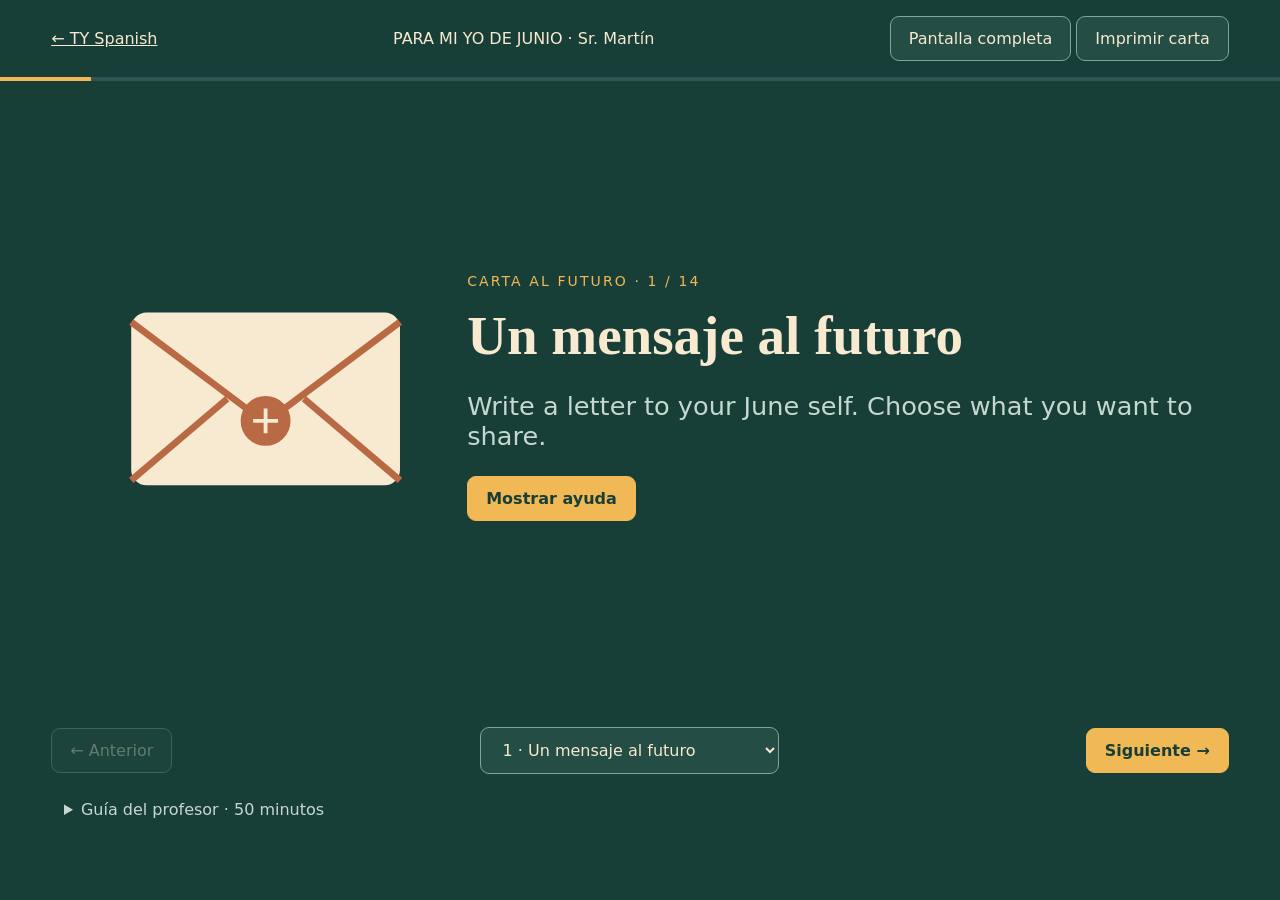
==== para-mi-yo-de-junio.html @ e694140a "Add guided TY letter to June self with illustrations and printable A4 letter" ====
<!doctype html>
<html lang="es"><head><meta charset="utf-8"><meta name="viewport" content="width=device-width,initial-scale=1"><title>Para mi yo de junio · TY Spanish</title>
<style>
:root{color-scheme:dark;--ink:#f7ead1;--green:#183e38;--gold:#f1b955}*{box-sizing:border-box}body{margin:0;background:var(--green);color:var(--ink);font-family:system-ui,sans-serif}header,footer{padding:16px 4vw;display:flex;gap:12px;align-items:center;justify-content:space-between;flex-wrap:wrap}a{color:inherit}button,select{font:inherit;padding:12px 18px;border:1px solid #80a59a;border-radius:9px;background:#244d45;color:var(--ink);cursor:pointer}button:focus-visible,a:focus-visible,select:focus-visible{outline:3px solid var(--gold);outline-offset:4px}button:disabled{opacity:.35;cursor:default}.primary{background:var(--gold);color:#183e38;border-color:var(--gold);font-weight:700}.layout{min-height:70vh;display:grid;grid-template-columns:35% 65%;padding:2vh 5vw;align-items:center}.art svg{width:100%;max-height:52vh}.eyebrow{font-size:14px;letter-spacing:.15em;text-transform:uppercase;color:var(--gold)}h1{font-family:Georgia,serif;font-size:clamp(32px,4.3vw,68px);line-height:1.08;margin:16px 0}#instruction{font-size:clamp(18px,2vw,28px);color:#c5d8cf}#model{font-size:clamp(24px,3.1vw,48px);line-height:1.25;background:#244d45;padding:20px;border-left:4px solid var(--gold);margin:22px 0}#hint{font-size:clamp(18px,1.6vw,24px);line-height:1.5;max-width:850px}.bank{display:flex;flex-wrap:wrap;gap:10px;margin-top:18px}.chip{background:#f7ead1;color:#183e38;padding:10px 14px;border-radius:8px;font-size:clamp(17px,1.45vw,22px)}[hidden]{display:none!important}#progress{height:4px;background:#315651}#bar{height:100%;background:var(--gold);width:0}#printSheet{display:none}details{margin:10px 5vw 25px;color:#c5d8cf;max-width:1000px}details p{line-height:1.6}select{max-width:45vw}.tip{font-size:14px}#count{font-variant-numeric:tabular-nums}.paper-lines{background:repeating-linear-gradient(to bottom,transparent 0,transparent 8mm,#aab1ab 8mm,#aab1ab 8.2mm);height:158mm;margin-top:4mm}.stamp{border:2px dashed #526e65;padding:8px;float:right;text-align:center;font-size:12px}
@media(max-width:750px){.layout{grid-template-columns:1fr}.art svg{max-height:22vh}header{align-items:flex-start}select{max-width:90vw}footer{position:static}h1{margin-top:8px}}
@page{size:A4;margin:15mm}
@media print{html,body{background:white!important;color:#183e38!important;color-scheme:light}body> :not(#printSheet){display:none!important}#printSheet{display:block;font-family:Georgia,serif}#printSheet h1{font-size:30pt;margin:10mm 0 3mm}#printSheet p{font-size:12pt}.paper-footer{margin-top:5mm;font-size:10pt;border-top:1px solid #526e65;padding-top:4mm}}
</style></head><body>
<header><a href="index.html">← TY Spanish</a><span>PARA MI YO DE JUNIO · Sr. Martín</span><div><button id="fullscreen">Pantalla completa</button> <button id="print">Imprimir carta</button></div></header>
<div id="progress" aria-hidden="true"><div id="bar"></div></div>
<main class="layout"><div class="art" id="art" aria-hidden="true"></div><section aria-live="polite"><span class="eyebrow" id="count"></span><h1 id="title"></h1><p id="instruction" lang="en"></p><p id="hint" lang="en" hidden></p><div id="model" hidden></div><div class="bank" id="bank" hidden></div><p class="tip" id="own" lang="en" hidden>Your own idea is always welcome. Write on your letter, not on this screen.</p><button class="primary" id="reveal">Mostrar ayuda</button></section></main>
<footer><button id="prev">← Anterior</button><select id="jump" aria-label="Elegir pantalla"></select><button class="primary" id="next">Siguiente →</button></footer>
<details><summary>Guía del profesor · 50 minutos</summary><p>0–5: presenta el sobre y reparte la carta. 5–35: avanza a ritmo del grupo, con pausas para recordar el verbo antes de revelar el modelo. Pantallas 2 y 5: explicación breve; la frase aparece en la pantalla siguiente. Pueden escribir en su cuaderno si lo prefieren. 35–42: leer y mejorar una frase; intercambio opcional de una frase y una pregunta. 42–50: firmar, doblar y guardar hasta junio. No es necesario completar todas las ampliaciones. Acepta objetivos sencillos y evita pedir información íntima. La carta se escribe en papel y no se introduce en la web.</p><p>Controles: flechas izquierda/derecha para cambiar de pantalla; espacio para revelar u ocultar la ayuda. Las ayudas comienzan ocultas en cada pantalla. La impresión genera una carta A4 en blanco. Para imprimir sin cabeceras del navegador, desactiva “Headers and footers” en el diálogo de impresión.</p></details>
<section id="printSheet"><div class="stamp">CORREO AL FUTURO<br>ABRIR EN JUNIO</div><p>TY SPANISH · OCTUBRE 2026</p><h1>Para mi yo de junio</h1><p>Nombre: ______________________________ Fecha: ______________</p><p>Hola, __________________ de junio:</p><div class="paper-lines"></div><p>______________________________,</p><p>Firma: ______________________________</p><div class="paper-footer">Dobla tu carta y escribe fuera «Abrir en junio». · Fold your letter and write “Open in June” on the outside.</div></section>
<script>
const steps=[["Un mensaje al futuro","Write a letter to your June self. Choose what you want to share.","Hola, ______ de junio.","","envelope",[]],["Tu edad","How do we express age in Spanish?","","In Spanish we use TENER for age: literally, ‘I have … years’.","birthday",[]],["Ahora mismo…","Write your age today.","Ahora tengo ______ años.","","birthday",[]],["Tu lugar","Where do you live?","Vivo en ______.","Vivir = to live. You can name your town or country.","home",[]],["Tu personalidad","How would you describe yourself?","","Use SER to describe your personality. With yo, SER becomes SOY. Some adjectives change: tranquilo / tranquila. Others stay the same: sociable.","mirror",[]],["Así soy yo","Choose two words, or use your own idea.","Soy ______ y ______.","","mirror",["tranquilo/a · calm","divertido/a · fun","tímido/a · shy","sociable · sociable","creativo/a · creative","curioso/a · curious","amable · kind","responsable · responsible"]],["Lo que disfruto","Pick something you like doing.","Me gusta ______.","After me gusta, use an infinitive: escuchar, jugar, leer…","music",["escuchar música · listen to music","jugar al fútbol · play football","dibujar · draw","ver series · watch series","cocinar · cook","leer · read","jugar a videojuegos · play video games"]],["¿Por qué?","Add a reason to your previous sentence.","…porque ______.","","music",["es divertido · it is fun","es interesante · it is interesting","me ayuda a desconectar · it helps me switch off","me hace feliz · it makes me happy","puedo estar con mis amigos · I can be with my friends"]],["Una pequeña sorpresa","Add something your June self should remember.","También me gusta ______. / Se me da bien ______.","Se me da bien = I am good at. Choose one sentence, or both.","star",["ayudar a los demás · help others","hacer fotos · take photos","bailar · dance","resolver problemas · solve problems","organizar cosas · organise things"]],["Un reto de ahora","Choose something you would like to get better at. Keep it as light as you like.","A veces me cuesta ______.","Me cuesta + infinitive = I find it difficult to…","mountain",["hablar español · speak Spanish","organizarme · get organised","hablar delante de la clase · speak in front of the class","recordar vocabulario · remember vocabulary"]],["Una misión para este año","What do you want to do before June?","Este año quiero ______.","Quiero + infinitive. One achievable goal is enough.","rocket",["hablar con más confianza · speak more confidently","aprender a cocinar · learn to cook","probar algo nuevo · try something new","usar más español · use more Spanish","participar más · take part more"]],["Una esperanza","What are you hoping for?","En junio espero ______.","Espero + infinitive. Your own idea is welcome.","sun",["sentirme más seguro/a · feel more confident","tener buenos recuerdos · have good memories","haber aprendido algo nuevo · have learned something new","seguir disfrutando del español · keep enjoying Spanish"]],["Una pregunta para junio","Ask your future self a question.","______","Choose one, or write a different question.","envelope",["¿Todavía te gusta…? · Do you still like…?","¿Qué has aprendido? · What have you learned?","¿Has probado algo nuevo? · Have you tried something new?","¿Cómo estás? · How are you?"]],["Firma y cierra","Read your letter. Improve one sentence. Then sign it, fold it and seal it.","¡Hasta junio! / Un abrazo, ______.","Optional: share ONE sentence with a partner. Ask a question or say ¡Qué interesante!","envelope",[]]],shapes={"envelope":"<rect x=\"70\" y=\"90\" width=\"280\" height=\"180\" rx=\"16\" fill=\"#f7ead1\"/><path d=\"M70 100l140 105 140-105M70 265l100-85m180 85-100-85\" fill=\"none\" stroke=\"#b96943\" stroke-width=\"7\"/><circle cx=\"210\" cy=\"203\" r=\"26\" fill=\"#b96943\"/><path d=\"M197 203h26m-13-13v26\" stroke=\"#f7ead1\" stroke-width=\"4\"/>","birthday":"<path d=\"M110 200h200v95H110z\" fill=\"#f7ead1\"/><path d=\"M110 200q25 35 50 0q25 35 50 0q25 35 50 0q25 35 50 0\" fill=\"#cf795b\"/><path d=\"M170 200v-65m80 65v-65\" stroke=\"#f7ead1\" stroke-width=\"12\"/><path d=\"M170 120q-25-22 0-45q25 23 0 45m80 0q-25-22 0-45q25 23 0 45\" fill=\"#f1b955\"/>","home":"<path d=\"M75 170L210 65l135 105\" fill=\"none\" stroke=\"#f1b955\" stroke-width=\"18\" stroke-linejoin=\"round\"/><path d=\"M100 160v145h220V160\" fill=\"#f7ead1\"/><path d=\"M185 305v-90h55v90\" fill=\"#b96943\"/><rect x=\"125\" y=\"190\" width=\"35\" height=\"45\" fill=\"#315651\"/>","mirror":"<rect x=\"115\" y=\"40\" width=\"190\" height=\"265\" rx=\"90\" fill=\"#f7ead1\"/><rect x=\"130\" y=\"55\" width=\"160\" height=\"235\" rx=\"80\" fill=\"#80a59a\"/><circle cx=\"210\" cy=\"140\" r=\"44\" fill=\"#315651\"/><path d=\"M150 265q0-95 60-95t60 95\" fill=\"#315651\"/><path d=\"M165 85l65 65\" stroke=\"#f7ead1\" stroke-width=\"8\" opacity=\".4\"/>","music":"<path d=\"M110 220v-55a100 100 0 01200 0v55\" fill=\"none\" stroke=\"#f7ead1\" stroke-width=\"20\"/><rect x=\"90\" y=\"160\" width=\"55\" height=\"110\" rx=\"22\" fill=\"#f1b955\"/><rect x=\"275\" y=\"160\" width=\"55\" height=\"110\" rx=\"22\" fill=\"#f1b955\"/><path d=\"M205 190v65m0-65 45-10v65\" stroke=\"#f7ead1\" stroke-width=\"8\"/><ellipse cx=\"190\" cy=\"255\" rx=\"18\" ry=\"12\" fill=\"#f7ead1\"/><ellipse cx=\"235\" cy=\"245\" rx=\"18\" ry=\"12\" fill=\"#f7ead1\"/>","star":"<path d=\"M210 55l43 85 95 14-69 67 16 95-85-45-85 45 16-95-69-67 95-14z\" fill=\"#f1b955\"/><path d=\"M185 195l20 20 40-45\" stroke=\"#315651\" stroke-width=\"10\" fill=\"none\"/>","mountain":"<path d=\"M35 300L170 85l75 125 45-80 95 170z\" fill=\"#80a59a\"/><path d=\"M130 150l40-65 40 65-40-15z\" fill=\"#f7ead1\"/><path d=\"M160 290l25-45-10-30 30-35\" stroke=\"#f1b955\" stroke-width=\"9\" fill=\"none\"/>","rocket":"<path d=\"M210 50q90 70 50 190H160q-40-120 50-190\" fill=\"#f7ead1\"/><circle cx=\"210\" cy=\"140\" r=\"30\" fill=\"#80a59a\"/><path d=\"M160 190l-45 65 50-15m95-50 45 65-50-15\" fill=\"#f1b955\"/><path d=\"M180 250l30 70 30-70\" fill=\"#cf795b\"/>","sun":"<circle cx=\"210\" cy=\"170\" r=\"70\" fill=\"#f1b955\"/><path d=\"M210 45v35m0 180v35M85 170h35m180 0h35M120 80l25 25m130 130 25 25M120 260l25-25m130-130 25-25\" stroke=\"#f7ead1\" stroke-width=\"9\" stroke-linecap=\"round\"/><path d=\"M60 300h300\" stroke=\"#80a59a\" stroke-width=\"12\"/>"};
let current=0,visible=false;
const el=id=>document.getElementById(id);
steps.forEach((s,i)=>{const o=document.createElement('option');o.value=i;o.textContent=(i+1)+' · '+s[0];el('jump').append(o)});
function show(){const s=steps[current];visible=false;el('count').textContent='CARTA AL FUTURO · '+(current+1)+' / '+steps.length;el('title').textContent=s[0];el('instruction').textContent=s[1];el('model').textContent=s[2];el('hint').textContent=s[3];el('bank').replaceChildren();s[5].forEach(t=>{const b=document.createElement('span');b.className='chip';b.textContent=t;el('bank').append(b)});el('art').innerHTML='<svg viewBox="0 0 420 350" xmlns="http://www.w3.org/2000/svg">'+shapes[s[4]]+'</svg>';el('jump').value=current;el('prev').disabled=current===0;el('next').disabled=current===steps.length-1;el('bar').style.width=((current+1)/steps.length*100)+'%';toggle(false)}
function toggle(value){visible=value;const s=steps[current];el('model').hidden=!visible||!s[2];el('hint').hidden=!visible||!s[3];el('bank').hidden=!visible||!s[5].length;el('own').hidden=!visible||!s[5].length;el('reveal').textContent=visible?'Ocultar ayuda':'Mostrar ayuda';el('reveal').setAttribute('aria-expanded',String(visible))}
function move(delta){current=Math.max(0,Math.min(steps.length-1,current+delta));show()}
el('prev').onclick=()=>move(-1);el('next').onclick=()=>move(1);el('jump').onchange=e=>{current=Number(e.target.value);show()};el('reveal').onclick=()=>toggle(!visible);el('print').onclick=()=>window.print();
el('fullscreen').onclick=async()=>{try{if(document.fullscreenElement)await document.exitFullscreen();else await document.documentElement.requestFullscreen()}catch{el('fullscreen').textContent='Usa el modo de pantalla completa del navegador'}};
document.addEventListener('keydown',e=>{if(/INPUT|SELECT|TEXTAREA|BUTTON/.test(e.target.tagName))return;if(e.key==='ArrowRight'){e.preventDefault();move(1)}if(e.key==='ArrowLeft'){e.preventDefault();move(-1)}if(e.code==='Space'){e.preventDefault();toggle(!visible)}});show();
</script></body></html>
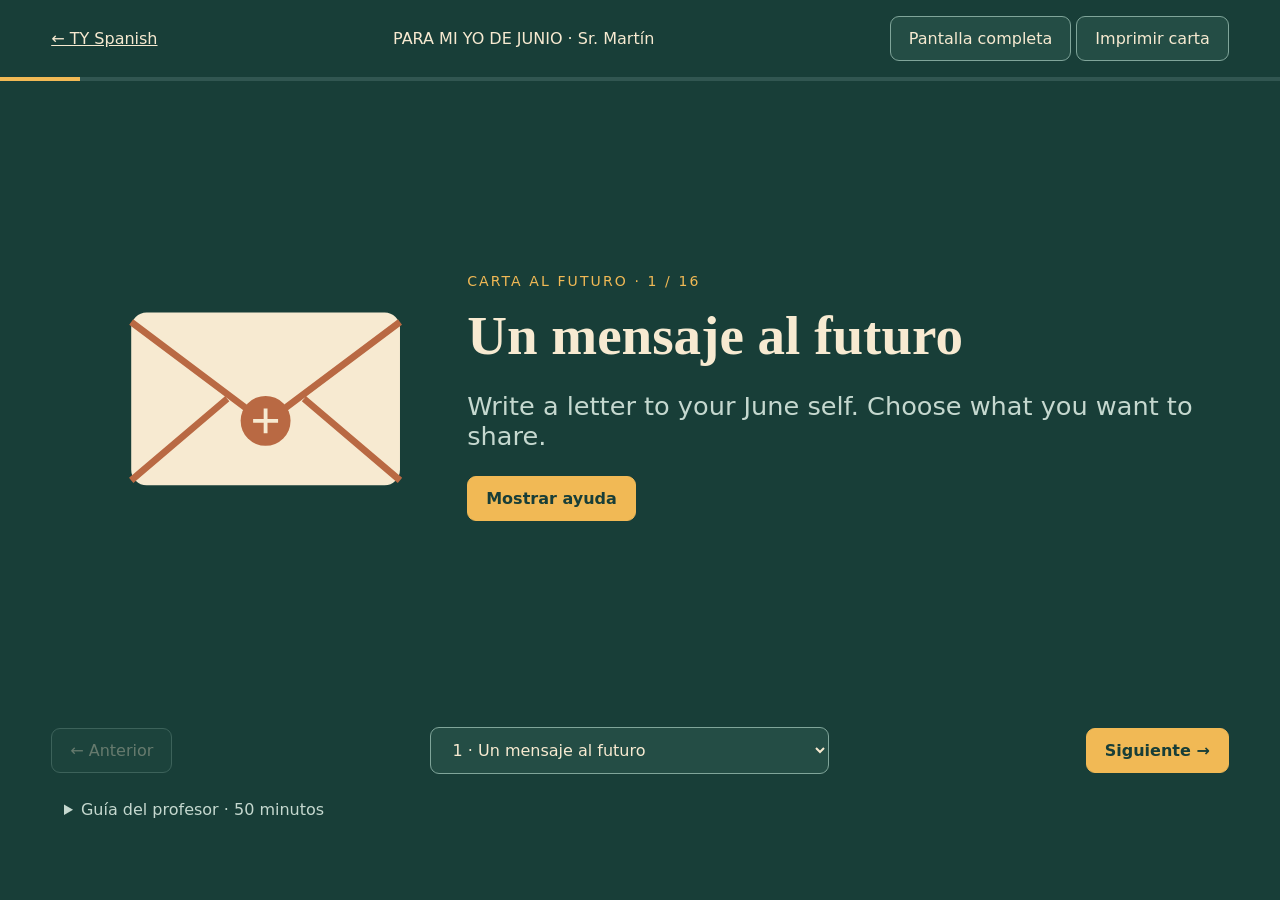
==== commit bcc0def5: "Add optional school-life humour, surreal predictions and honest TY reflection" ====
--- a/para-mi-yo-de-junio.html
+++ b/para-mi-yo-de-junio.html
@@ -10,10 +10,10 @@
 <div id="progress" aria-hidden="true"><div id="bar"></div></div>
 <main class="layout"><div class="art" id="art" aria-hidden="true"></div><section aria-live="polite"><span class="eyebrow" id="count"></span><h1 id="title"></h1><p id="instruction" lang="en"></p><p id="hint" lang="en" hidden></p><div id="model" hidden></div><div class="bank" id="bank" hidden></div><p class="tip" id="own" lang="en" hidden>Your own idea is always welcome. Write on your letter, not on this screen.</p><button class="primary" id="reveal">Mostrar ayuda</button></section></main>
 <footer><button id="prev">← Anterior</button><select id="jump" aria-label="Elegir pantalla"></select><button class="primary" id="next">Siguiente →</button></footer>
-<details><summary>Guía del profesor · 50 minutos</summary><p>0–5: presenta el sobre y reparte la carta. 5–35: avanza a ritmo del grupo, con pausas para recordar el verbo antes de revelar el modelo. Pantallas 2 y 5: explicación breve; la frase aparece en la pantalla siguiente. Pueden escribir en su cuaderno si lo prefieren. 35–42: leer y mejorar una frase; intercambio opcional de una frase y una pregunta. 42–50: firmar, doblar y guardar hasta junio. No es necesario completar todas las ampliaciones. Acepta objetivos sencillos y evita pedir información íntima. La carta se escribe en papel y no se introduce en la web.</p><p>Controles: flechas izquierda/derecha para cambiar de pantalla; espacio para revelar u ocultar la ayuda. Las ayudas comienzan ocultas en cada pantalla. La impresión genera una carta A4 en blanco. Para imprimir sin cabeceras del navegador, desactiva “Headers and footers” en el diálogo de impresión.</p></details>
+<details><summary>Guía del profesor · 50 minutos</summary><p>0–5: presenta el sobre y reparte la carta. 5–35: avanza a ritmo del grupo, con pausas para recordar el verbo antes de revelar el modelo. Pantallas 2 y 5: explicación breve; la frase aparece en la pantalla siguiente. Pueden escribir en su cuaderno si lo prefieren. 35–42: leer y mejorar una frase; intercambio opcional de una frase y una pregunta. 42–50: firmar, doblar y guardar hasta junio. No es necesario completar todas las ampliaciones. Las pantallas «Mi queja oficial» y «Una predicción muy seria» son opcionales: basta una frase en cada una, o ninguna. Humor sobre situaciones, sin nombres ni ataques personales. Las predicciones son bromas imaginarias. La pregunta sobre elegir TY admite cualquier respuesta honesta, sin presión para valorarlo positivamente. Acepta objetivos sencillos y evita pedir información íntima. La carta se escribe en papel y no se introduce en la web.</p><p>Controles: flechas izquierda/derecha para cambiar de pantalla; espacio para revelar u ocultar la ayuda. Las ayudas comienzan ocultas en cada pantalla. La impresión genera una carta A4 en blanco. Para imprimir sin cabeceras del navegador, desactiva “Headers and footers” en el diálogo de impresión.</p></details>
 <section id="printSheet"><div class="stamp">CORREO AL FUTURO<br>ABRIR EN JUNIO</div><p>TY SPANISH · OCTUBRE 2026</p><h1>Para mi yo de junio</h1><p>Nombre: ______________________________ Fecha: ______________</p><p>Hola, __________________ de junio:</p><div class="paper-lines"></div><p>______________________________,</p><p>Firma: ______________________________</p><div class="paper-footer">Dobla tu carta y escribe fuera «Abrir en junio». · Fold your letter and write “Open in June” on the outside.</div></section>
 <script>
-const steps=[["Un mensaje al futuro","Write a letter to your June self. Choose what you want to share.","Hola, ______ de junio.","","envelope",[]],["Tu edad","How do we express age in Spanish?","","In Spanish we use TENER for age: literally, ‘I have … years’.","birthday",[]],["Ahora mismo…","Write your age today.","Ahora tengo ______ años.","","birthday",[]],["Tu lugar","Where do you live?","Vivo en ______.","Vivir = to live. You can name your town or country.","home",[]],["Tu personalidad","How would you describe yourself?","","Use SER to describe your personality. With yo, SER becomes SOY. Some adjectives change: tranquilo / tranquila. Others stay the same: sociable.","mirror",[]],["Así soy yo","Choose two words, or use your own idea.","Soy ______ y ______.","","mirror",["tranquilo/a · calm","divertido/a · fun","tímido/a · shy","sociable · sociable","creativo/a · creative","curioso/a · curious","amable · kind","responsable · responsible"]],["Lo que disfruto","Pick something you like doing.","Me gusta ______.","After me gusta, use an infinitive: escuchar, jugar, leer…","music",["escuchar música · listen to music","jugar al fútbol · play football","dibujar · draw","ver series · watch series","cocinar · cook","leer · read","jugar a videojuegos · play video games"]],["¿Por qué?","Add a reason to your previous sentence.","…porque ______.","","music",["es divertido · it is fun","es interesante · it is interesting","me ayuda a desconectar · it helps me switch off","me hace feliz · it makes me happy","puedo estar con mis amigos · I can be with my friends"]],["Una pequeña sorpresa","Add something your June self should remember.","También me gusta ______. / Se me da bien ______.","Se me da bien = I am good at. Choose one sentence, or both.","star",["ayudar a los demás · help others","hacer fotos · take photos","bailar · dance","resolver problemas · solve problems","organizar cosas · organise things"]],["Un reto de ahora","Choose something you would like to get better at. Keep it as light as you like.","A veces me cuesta ______.","Me cuesta + infinitive = I find it difficult to…","mountain",["hablar español · speak Spanish","organizarme · get organised","hablar delante de la clase · speak in front of the class","recordar vocabulario · remember vocabulary"]],["Una misión para este año","What do you want to do before June?","Este año quiero ______.","Quiero + infinitive. One achievable goal is enough.","rocket",["hablar con más confianza · speak more confidently","aprender a cocinar · learn to cook","probar algo nuevo · try something new","usar más español · use more Spanish","participar más · take part more"]],["Una esperanza","What are you hoping for?","En junio espero ______.","Espero + infinitive. Your own idea is welcome.","sun",["sentirme más seguro/a · feel more confident","tener buenos recuerdos · have good memories","haber aprendido algo nuevo · have learned something new","seguir disfrutando del español · keep enjoying Spanish"]],["Una pregunta para junio","Ask your future self a question.","______","Choose one, or write a different question.","envelope",["¿Todavía te gusta…? · Do you still like…?","¿Qué has aprendido? · What have you learned?","¿Has probado algo nuevo? · Have you tried something new?","¿Cómo estás? · How are you?"]],["Firma y cierra","Read your letter. Improve one sentence. Then sign it, fold it and seal it.","¡Hasta junio! / Un abrazo, ______.","Optional: share ONE sentence with a partner. Ask a question or say ¡Qué interesante!","envelope",[]]],shapes={"envelope":"<rect x=\"70\" y=\"90\" width=\"280\" height=\"180\" rx=\"16\" fill=\"#f7ead1\"/><path d=\"M70 100l140 105 140-105M70 265l100-85m180 85-100-85\" fill=\"none\" stroke=\"#b96943\" stroke-width=\"7\"/><circle cx=\"210\" cy=\"203\" r=\"26\" fill=\"#b96943\"/><path d=\"M197 203h26m-13-13v26\" stroke=\"#f7ead1\" stroke-width=\"4\"/>","birthday":"<path d=\"M110 200h200v95H110z\" fill=\"#f7ead1\"/><path d=\"M110 200q25 35 50 0q25 35 50 0q25 35 50 0q25 35 50 0\" fill=\"#cf795b\"/><path d=\"M170 200v-65m80 65v-65\" stroke=\"#f7ead1\" stroke-width=\"12\"/><path d=\"M170 120q-25-22 0-45q25 23 0 45m80 0q-25-22 0-45q25 23 0 45\" fill=\"#f1b955\"/>","home":"<path d=\"M75 170L210 65l135 105\" fill=\"none\" stroke=\"#f1b955\" stroke-width=\"18\" stroke-linejoin=\"round\"/><path d=\"M100 160v145h220V160\" fill=\"#f7ead1\"/><path d=\"M185 305v-90h55v90\" fill=\"#b96943\"/><rect x=\"125\" y=\"190\" width=\"35\" height=\"45\" fill=\"#315651\"/>","mirror":"<rect x=\"115\" y=\"40\" width=\"190\" height=\"265\" rx=\"90\" fill=\"#f7ead1\"/><rect x=\"130\" y=\"55\" width=\"160\" height=\"235\" rx=\"80\" fill=\"#80a59a\"/><circle cx=\"210\" cy=\"140\" r=\"44\" fill=\"#315651\"/><path d=\"M150 265q0-95 60-95t60 95\" fill=\"#315651\"/><path d=\"M165 85l65 65\" stroke=\"#f7ead1\" stroke-width=\"8\" opacity=\".4\"/>","music":"<path d=\"M110 220v-55a100 100 0 01200 0v55\" fill=\"none\" stroke=\"#f7ead1\" stroke-width=\"20\"/><rect x=\"90\" y=\"160\" width=\"55\" height=\"110\" rx=\"22\" fill=\"#f1b955\"/><rect x=\"275\" y=\"160\" width=\"55\" height=\"110\" rx=\"22\" fill=\"#f1b955\"/><path d=\"M205 190v65m0-65 45-10v65\" stroke=\"#f7ead1\" stroke-width=\"8\"/><ellipse cx=\"190\" cy=\"255\" rx=\"18\" ry=\"12\" fill=\"#f7ead1\"/><ellipse cx=\"235\" cy=\"245\" rx=\"18\" ry=\"12\" fill=\"#f7ead1\"/>","star":"<path d=\"M210 55l43 85 95 14-69 67 16 95-85-45-85 45 16-95-69-67 95-14z\" fill=\"#f1b955\"/><path d=\"M185 195l20 20 40-45\" stroke=\"#315651\" stroke-width=\"10\" fill=\"none\"/>","mountain":"<path d=\"M35 300L170 85l75 125 45-80 95 170z\" fill=\"#80a59a\"/><path d=\"M130 150l40-65 40 65-40-15z\" fill=\"#f7ead1\"/><path d=\"M160 290l25-45-10-30 30-35\" stroke=\"#f1b955\" stroke-width=\"9\" fill=\"none\"/>","rocket":"<path d=\"M210 50q90 70 50 190H160q-40-120 50-190\" fill=\"#f7ead1\"/><circle cx=\"210\" cy=\"140\" r=\"30\" fill=\"#80a59a\"/><path d=\"M160 190l-45 65 50-15m95-50 45 65-50-15\" fill=\"#f1b955\"/><path d=\"M180 250l30 70 30-70\" fill=\"#cf795b\"/>","sun":"<circle cx=\"210\" cy=\"170\" r=\"70\" fill=\"#f1b955\"/><path d=\"M210 45v35m0 180v35M85 170h35m180 0h35M120 80l25 25m130 130 25 25M120 260l25-25m130-130 25-25\" stroke=\"#f7ead1\" stroke-width=\"9\" stroke-linecap=\"round\"/><path d=\"M60 300h300\" stroke=\"#80a59a\" stroke-width=\"12\"/>"};
+const steps=[["Un mensaje al futuro","Write a letter to your June self. Choose what you want to share.","Hola, ______ de junio.","","envelope",[]],["Tu edad","How do we express age in Spanish?","","In Spanish we use TENER for age: literally, ‘I have … years’.","birthday",[]],["Ahora mismo…","Write your age today.","Ahora tengo ______ años.","","birthday",[]],["Tu lugar","Where do you live?","Vivo en ______.","Vivir = to live. You can name your town or country.","home",[]],["Tu personalidad","How would you describe yourself?","","Use SER to describe your personality. With yo, SER becomes SOY. Some adjectives change: tranquilo / tranquila. Others stay the same: sociable.","mirror",[]],["Así soy yo","Choose two words, or use your own idea.","Soy ______ y ______.","","mirror",["tranquilo/a · calm","divertido/a · fun","tímido/a · shy","sociable · sociable","creativo/a · creative","curioso/a · curious","amable · kind","responsable · responsible"]],["Lo que disfruto","Pick something you like doing.","Me gusta ______.","After me gusta, use an infinitive: escuchar, jugar, leer…","music",["escuchar música · listen to music","jugar al fútbol · play football","dibujar · draw","ver series · watch series","cocinar · cook","leer · read","jugar a videojuegos · play video games"]],["¿Por qué?","Add a reason to your previous sentence.","…porque ______.","","music",["es divertido · it is fun","es interesante · it is interesting","me ayuda a desconectar · it helps me switch off","me hace feliz · it makes me happy","puedo estar con mis amigos · I can be with my friends"]],["Una pequeña sorpresa","Add something your June self should remember.","También me gusta ______. / Se me da bien ______.","Se me da bien = I am good at. Choose one sentence, or both.","star",["ayudar a los demás · help others","hacer fotos · take photos","bailar · dance","resolver problemas · solve problems","organizar cosas · organise things"]],["Un reto de ahora","Choose something you would like to get better at. Keep it as light as you like.","A veces me cuesta ______.","Me cuesta + infinitive = I find it difficult to…","mountain",["hablar español · speak Spanish","organizarme · get organised","hablar delante de la clase · speak in front of the class","recordar vocabulario · remember vocabulary"]],["Mi queja oficial (opcional)","A tiny school-life complaint. Keep it playful: complain about a situation, not a person.","No soporto ______.","No soporto = I can't stand. Choose ONE, invent your own, or skip this part. No names or personal attacks.","alarm",["madrugar · getting up early","los lunes · Mondays","las colas del comedor · the canteen queues","buscar un boli que funciona · looking for a pen that works","tener hambre antes del recreo · being hungry before break"]],["Una misión para este año","What do you want to do before June?","Este año quiero ______.","Quiero + infinitive. One achievable goal is enough.","rocket",["hablar con más confianza · speak more confidently","aprender a cocinar · learn to cook","probar algo nuevo · try something new","usar más español · use more Spanish","participar más · take part more"]],["Una esperanza","What are you hoping for?","En junio espero ______.","Espero + infinitive. Your own idea is welcome.","sun",["sentirme más seguro/a · feel more confident","tener buenos recuerdos · have good memories","haber aprendido algo nuevo · have learned something new","seguir disfrutando del español · keep enjoying Spanish"]],["Una predicción muy seria… (opcional)","June is far away. Some things may NEVER change. Choose a silly prediction — or invent one.","Seguro que en junio ______.","Seguro que = I'm sure that. These are imaginary predictions, not facts about the school. Choose ONE or skip. You can add this to your letter.","sandwich",["el bocadillo de pollo seguirá teniendo una sola lonchita de pollo · the chicken sandwich will still have just one tiny slice of chicken","seguiré perdiendo los bolis · I will still be losing my pens","los lunes seguirán existiendo. Qué pena. · Mondays will still exist. What a shame.","una gaviota será la directora del instituto · a seagull will be the school principal"]],["Una pregunta para junio","Ask your future self a question.","______","Choose one, or write a different question. TY is optional: a yes, a no or a mixed answer in June are all valid.","envelope",["¿Te arrepientes de haber elegido TY? · Do you regret choosing TY?","¿Volverías a elegir TY? · Would you choose TY again?","¿Todavía te gusta…? · Do you still like…?","¿Qué has aprendido? · What have you learned?","¿Has probado algo nuevo? · Have you tried something new?","¿Cómo estás? · How are you?"]],["Firma y cierra","Read your letter. Improve one sentence. Then sign it, fold it and seal it.","¡Hasta junio! / Un abrazo, ______.","Optional: share ONE sentence with a partner. Ask a question or say ¡Qué interesante!","envelope",[]]],shapes={"envelope":"<rect x=\"70\" y=\"90\" width=\"280\" height=\"180\" rx=\"16\" fill=\"#f7ead1\"/><path d=\"M70 100l140 105 140-105M70 265l100-85m180 85-100-85\" fill=\"none\" stroke=\"#b96943\" stroke-width=\"7\"/><circle cx=\"210\" cy=\"203\" r=\"26\" fill=\"#b96943\"/><path d=\"M197 203h26m-13-13v26\" stroke=\"#f7ead1\" stroke-width=\"4\"/>","birthday":"<path d=\"M110 200h200v95H110z\" fill=\"#f7ead1\"/><path d=\"M110 200q25 35 50 0q25 35 50 0q25 35 50 0q25 35 50 0\" fill=\"#cf795b\"/><path d=\"M170 200v-65m80 65v-65\" stroke=\"#f7ead1\" stroke-width=\"12\"/><path d=\"M170 120q-25-22 0-45q25 23 0 45m80 0q-25-22 0-45q25 23 0 45\" fill=\"#f1b955\"/>","home":"<path d=\"M75 170L210 65l135 105\" fill=\"none\" stroke=\"#f1b955\" stroke-width=\"18\" stroke-linejoin=\"round\"/><path d=\"M100 160v145h220V160\" fill=\"#f7ead1\"/><path d=\"M185 305v-90h55v90\" fill=\"#b96943\"/><rect x=\"125\" y=\"190\" width=\"35\" height=\"45\" fill=\"#315651\"/>","mirror":"<rect x=\"115\" y=\"40\" width=\"190\" height=\"265\" rx=\"90\" fill=\"#f7ead1\"/><rect x=\"130\" y=\"55\" width=\"160\" height=\"235\" rx=\"80\" fill=\"#80a59a\"/><circle cx=\"210\" cy=\"140\" r=\"44\" fill=\"#315651\"/><path d=\"M150 265q0-95 60-95t60 95\" fill=\"#315651\"/><path d=\"M165 85l65 65\" stroke=\"#f7ead1\" stroke-width=\"8\" opacity=\".4\"/>","music":"<path d=\"M110 220v-55a100 100 0 01200 0v55\" fill=\"none\" stroke=\"#f7ead1\" stroke-width=\"20\"/><rect x=\"90\" y=\"160\" width=\"55\" height=\"110\" rx=\"22\" fill=\"#f1b955\"/><rect x=\"275\" y=\"160\" width=\"55\" height=\"110\" rx=\"22\" fill=\"#f1b955\"/><path d=\"M205 190v65m0-65 45-10v65\" stroke=\"#f7ead1\" stroke-width=\"8\"/><ellipse cx=\"190\" cy=\"255\" rx=\"18\" ry=\"12\" fill=\"#f7ead1\"/><ellipse cx=\"235\" cy=\"245\" rx=\"18\" ry=\"12\" fill=\"#f7ead1\"/>","star":"<path d=\"M210 55l43 85 95 14-69 67 16 95-85-45-85 45 16-95-69-67 95-14z\" fill=\"#f1b955\"/><path d=\"M185 195l20 20 40-45\" stroke=\"#315651\" stroke-width=\"10\" fill=\"none\"/>","mountain":"<path d=\"M35 300L170 85l75 125 45-80 95 170z\" fill=\"#80a59a\"/><path d=\"M130 150l40-65 40 65-40-15z\" fill=\"#f7ead1\"/><path d=\"M160 290l25-45-10-30 30-35\" stroke=\"#f1b955\" stroke-width=\"9\" fill=\"none\"/>","rocket":"<path d=\"M210 50q90 70 50 190H160q-40-120 50-190\" fill=\"#f7ead1\"/><circle cx=\"210\" cy=\"140\" r=\"30\" fill=\"#80a59a\"/><path d=\"M160 190l-45 65 50-15m95-50 45 65-50-15\" fill=\"#f1b955\"/><path d=\"M180 250l30 70 30-70\" fill=\"#cf795b\"/>","sun":"<circle cx=\"210\" cy=\"170\" r=\"70\" fill=\"#f1b955\"/><path d=\"M210 45v35m0 180v35M85 170h35m180 0h35M120 80l25 25m130 130 25 25M120 260l25-25m130-130 25-25\" stroke=\"#f7ead1\" stroke-width=\"9\" stroke-linecap=\"round\"/><path d=\"M60 300h300\" stroke=\"#80a59a\" stroke-width=\"12\"/>","alarm":"<circle cx=\"210\" cy=\"180\" r=\"95\" fill=\"#f7ead1\"/><circle cx=\"210\" cy=\"180\" r=\"77\" fill=\"#80a59a\"/><path d=\"M210 125v60l40 25M130 80l-35 35m195-35 35 35M145 270l-20 35m150-35 20 35\" stroke=\"#f1b955\" stroke-width=\"14\" stroke-linecap=\"round\" fill=\"none\"/><path d=\"M95 70q35-45 65-5m100 0q35-40 65 5\" stroke=\"#f7ead1\" stroke-width=\"20\" fill=\"none\"/>","sandwich":"<path d=\"M65 155q5-80 145-80t145 80z\" fill=\"#f1b955\"/><path d=\"M65 230h290q-5 65-145 65T65 230\" fill=\"#f1b955\"/><path d=\"M65 178l35 10 35-10 35 10 35-10 35 10 35-10 35 10 45-10\" stroke=\"#80a59a\" stroke-width=\"10\" fill=\"none\"/><rect x=\"192\" y=\"205\" width=\"36\" height=\"5\" rx=\"2\" fill=\"#f7ead1\"/><path d=\"M275 205l45-25\" stroke=\"#f7ead1\" stroke-width=\"3\"/><text x=\"290\" y=\"164\" font-family=\"system-ui\" font-size=\"20\" fill=\"#f7ead1\">¿Pollo?</text>"};
 let current=0,visible=false;
 const el=id=>document.getElementById(id);
 steps.forEach((s,i)=>{const o=document.createElement('option');o.value=i;o.textContent=(i+1)+' · '+s[0];el('jump').append(o)});
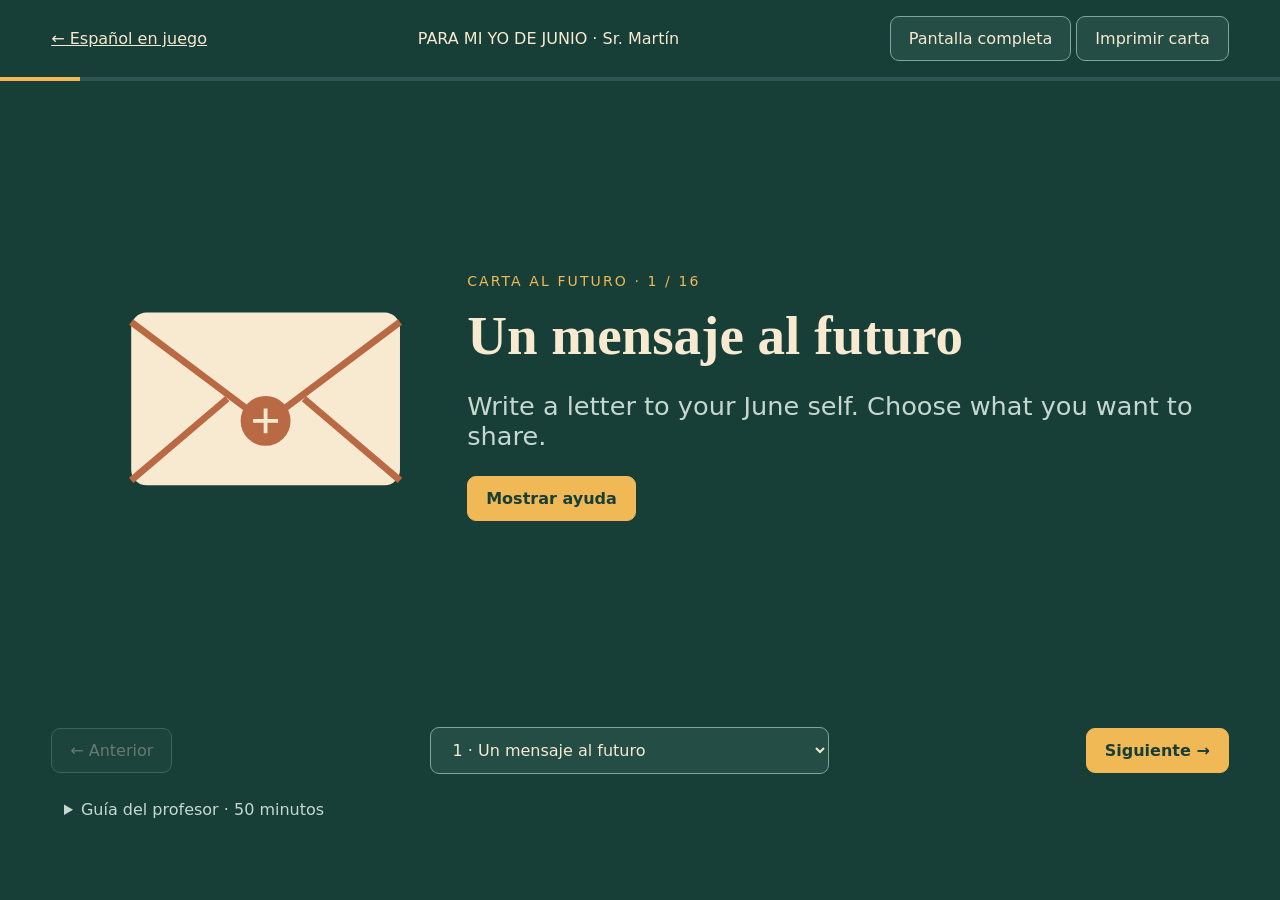
==== commit b2708223: "Add homepage navigation and direct printable-letter access" ====
--- a/para-mi-yo-de-junio.html
+++ b/para-mi-yo-de-junio.html
@@ -6,14 +6,14 @@
 @page{size:A4;margin:15mm}
 @media print{html,body{background:white!important;color:#183e38!important;color-scheme:light}body> :not(#printSheet){display:none!important}#printSheet{display:block;font-family:Georgia,serif}#printSheet h1{font-size:30pt;margin:10mm 0 3mm}#printSheet p{font-size:12pt}.paper-footer{margin-top:5mm;font-size:10pt;border-top:1px solid #526e65;padding-top:4mm}}
 </style></head><body>
-<header><a href="index.html">← TY Spanish</a><span>PARA MI YO DE JUNIO · Sr. Martín</span><div><button id="fullscreen">Pantalla completa</button> <button id="print">Imprimir carta</button></div></header>
+<header><a href="index.html">← Español en juego</a><span>PARA MI YO DE JUNIO · Sr. Martín</span><div><button id="fullscreen">Pantalla completa</button> <button id="print">Imprimir carta</button></div></header>
 <div id="progress" aria-hidden="true"><div id="bar"></div></div>
 <main class="layout"><div class="art" id="art" aria-hidden="true"></div><section aria-live="polite"><span class="eyebrow" id="count"></span><h1 id="title"></h1><p id="instruction" lang="en"></p><p id="hint" lang="en" hidden></p><div id="model" hidden></div><div class="bank" id="bank" hidden></div><p class="tip" id="own" lang="en" hidden>Your own idea is always welcome. Write on your letter, not on this screen.</p><button class="primary" id="reveal">Mostrar ayuda</button></section></main>
 <footer><button id="prev">← Anterior</button><select id="jump" aria-label="Elegir pantalla"></select><button class="primary" id="next">Siguiente →</button></footer>
 <details><summary>Guía del profesor · 50 minutos</summary><p>0–5: presenta el sobre y reparte la carta. 5–35: avanza a ritmo del grupo, con pausas para recordar el verbo antes de revelar el modelo. Pantallas 2 y 5: explicación breve; la frase aparece en la pantalla siguiente. Pueden escribir en su cuaderno si lo prefieren. 35–42: leer y mejorar una frase; intercambio opcional de una frase y una pregunta. 42–50: firmar, doblar y guardar hasta junio. No es necesario completar todas las ampliaciones. Las pantallas «Mi queja oficial» y «Una predicción muy seria» son opcionales: basta una frase en cada una, o ninguna. Humor sobre situaciones, sin nombres ni ataques personales. Las predicciones son bromas imaginarias. La pregunta sobre elegir TY admite cualquier respuesta honesta, sin presión para valorarlo positivamente. Acepta objetivos sencillos y evita pedir información íntima. La carta se escribe en papel y no se introduce en la web.</p><p>Controles: flechas izquierda/derecha para cambiar de pantalla; espacio para revelar u ocultar la ayuda. Las ayudas comienzan ocultas en cada pantalla. La impresión genera una carta A4 en blanco. Para imprimir sin cabeceras del navegador, desactiva “Headers and footers” en el diálogo de impresión.</p></details>
 <section id="printSheet"><div class="stamp">CORREO AL FUTURO<br>ABRIR EN JUNIO</div><p>TY SPANISH · OCTUBRE 2026</p><h1>Para mi yo de junio</h1><p>Nombre: ______________________________ Fecha: ______________</p><p>Hola, __________________ de junio:</p><div class="paper-lines"></div><p>______________________________,</p><p>Firma: ______________________________</p><div class="paper-footer">Dobla tu carta y escribe fuera «Abrir en junio». · Fold your letter and write “Open in June” on the outside.</div></section>
 <script>
-const steps=[["Un mensaje al futuro","Write a letter to your June self. Choose what you want to share.","Hola, ______ de junio.","","envelope",[]],["Tu edad","How do we express age in Spanish?","","In Spanish we use TENER for age: literally, ‘I have … years’.","birthday",[]],["Ahora mismo…","Write your age today.","Ahora tengo ______ años.","","birthday",[]],["Tu lugar","Where do you live?","Vivo en ______.","Vivir = to live. You can name your town or country.","home",[]],["Tu personalidad","How would you describe yourself?","","Use SER to describe your personality. With yo, SER becomes SOY. Some adjectives change: tranquilo / tranquila. Others stay the same: sociable.","mirror",[]],["Así soy yo","Choose two words, or use your own idea.","Soy ______ y ______.","","mirror",["tranquilo/a · calm","divertido/a · fun","tímido/a · shy","sociable · sociable","creativo/a · creative","curioso/a · curious","amable · kind","responsable · responsible"]],["Lo que disfruto","Pick something you like doing.","Me gusta ______.","After me gusta, use an infinitive: escuchar, jugar, leer…","music",["escuchar música · listen to music","jugar al fútbol · play football","dibujar · draw","ver series · watch series","cocinar · cook","leer · read","jugar a videojuegos · play video games"]],["¿Por qué?","Add a reason to your previous sentence.","…porque ______.","","music",["es divertido · it is fun","es interesante · it is interesting","me ayuda a desconectar · it helps me switch off","me hace feliz · it makes me happy","puedo estar con mis amigos · I can be with my friends"]],["Una pequeña sorpresa","Add something your June self should remember.","También me gusta ______. / Se me da bien ______.","Se me da bien = I am good at. Choose one sentence, or both.","star",["ayudar a los demás · help others","hacer fotos · take photos","bailar · dance","resolver problemas · solve problems","organizar cosas · organise things"]],["Un reto de ahora","Choose something you would like to get better at. Keep it as light as you like.","A veces me cuesta ______.","Me cuesta + infinitive = I find it difficult to…","mountain",["hablar español · speak Spanish","organizarme · get organised","hablar delante de la clase · speak in front of the class","recordar vocabulario · remember vocabulary"]],["Mi queja oficial (opcional)","A tiny school-life complaint. Keep it playful: complain about a situation, not a person.","No soporto ______.","No soporto = I can't stand. Choose ONE, invent your own, or skip this part. No names or personal attacks.","alarm",["madrugar · getting up early","los lunes · Mondays","las colas del comedor · the canteen queues","buscar un boli que funciona · looking for a pen that works","tener hambre antes del recreo · being hungry before break"]],["Una misión para este año","What do you want to do before June?","Este año quiero ______.","Quiero + infinitive. One achievable goal is enough.","rocket",["hablar con más confianza · speak more confidently","aprender a cocinar · learn to cook","probar algo nuevo · try something new","usar más español · use more Spanish","participar más · take part more"]],["Una esperanza","What are you hoping for?","En junio espero ______.","Espero + infinitive. Your own idea is welcome.","sun",["sentirme más seguro/a · feel more confident","tener buenos recuerdos · have good memories","haber aprendido algo nuevo · have learned something new","seguir disfrutando del español · keep enjoying Spanish"]],["Una predicción muy seria… (opcional)","June is far away. Some things may NEVER change. Choose a silly prediction — or invent one.","Seguro que en junio ______.","Seguro que = I'm sure that. These are imaginary predictions, not facts about the school. Choose ONE or skip. You can add this to your letter.","sandwich",["el bocadillo de pollo seguirá teniendo una sola lonchita de pollo · the chicken sandwich will still have just one tiny slice of chicken","seguiré perdiendo los bolis · I will still be losing my pens","los lunes seguirán existiendo. Qué pena. · Mondays will still exist. What a shame.","una gaviota será la directora del instituto · a seagull will be the school principal"]],["Una pregunta para junio","Ask your future self a question.","______","Choose one, or write a different question. TY is optional: a yes, a no or a mixed answer in June are all valid.","envelope",["¿Te arrepientes de haber elegido TY? · Do you regret choosing TY?","¿Volverías a elegir TY? · Would you choose TY again?","¿Todavía te gusta…? · Do you still like…?","¿Qué has aprendido? · What have you learned?","¿Has probado algo nuevo? · Have you tried something new?","¿Cómo estás? · How are you?"]],["Firma y cierra","Read your letter. Improve one sentence. Then sign it, fold it and seal it.","¡Hasta junio! / Un abrazo, ______.","Optional: share ONE sentence with a partner. Ask a question or say ¡Qué interesante!","envelope",[]]],shapes={"envelope":"<rect x=\"70\" y=\"90\" width=\"280\" height=\"180\" rx=\"16\" fill=\"#f7ead1\"/><path d=\"M70 100l140 105 140-105M70 265l100-85m180 85-100-85\" fill=\"none\" stroke=\"#b96943\" stroke-width=\"7\"/><circle cx=\"210\" cy=\"203\" r=\"26\" fill=\"#b96943\"/><path d=\"M197 203h26m-13-13v26\" stroke=\"#f7ead1\" stroke-width=\"4\"/>","birthday":"<path d=\"M110 200h200v95H110z\" fill=\"#f7ead1\"/><path d=\"M110 200q25 35 50 0q25 35 50 0q25 35 50 0q25 35 50 0\" fill=\"#cf795b\"/><path d=\"M170 200v-65m80 65v-65\" stroke=\"#f7ead1\" stroke-width=\"12\"/><path d=\"M170 120q-25-22 0-45q25 23 0 45m80 0q-25-22 0-45q25 23 0 45\" fill=\"#f1b955\"/>","home":"<path d=\"M75 170L210 65l135 105\" fill=\"none\" stroke=\"#f1b955\" stroke-width=\"18\" stroke-linejoin=\"round\"/><path d=\"M100 160v145h220V160\" fill=\"#f7ead1\"/><path d=\"M185 305v-90h55v90\" fill=\"#b96943\"/><rect x=\"125\" y=\"190\" width=\"35\" height=\"45\" fill=\"#315651\"/>","mirror":"<rect x=\"115\" y=\"40\" width=\"190\" height=\"265\" rx=\"90\" fill=\"#f7ead1\"/><rect x=\"130\" y=\"55\" width=\"160\" height=\"235\" rx=\"80\" fill=\"#80a59a\"/><circle cx=\"210\" cy=\"140\" r=\"44\" fill=\"#315651\"/><path d=\"M150 265q0-95 60-95t60 95\" fill=\"#315651\"/><path d=\"M165 85l65 65\" stroke=\"#f7ead1\" stroke-width=\"8\" opacity=\".4\"/>","music":"<path d=\"M110 220v-55a100 100 0 01200 0v55\" fill=\"none\" stroke=\"#f7ead1\" stroke-width=\"20\"/><rect x=\"90\" y=\"160\" width=\"55\" height=\"110\" rx=\"22\" fill=\"#f1b955\"/><rect x=\"275\" y=\"160\" width=\"55\" height=\"110\" rx=\"22\" fill=\"#f1b955\"/><path d=\"M205 190v65m0-65 45-10v65\" stroke=\"#f7ead1\" stroke-width=\"8\"/><ellipse cx=\"190\" cy=\"255\" rx=\"18\" ry=\"12\" fill=\"#f7ead1\"/><ellipse cx=\"235\" cy=\"245\" rx=\"18\" ry=\"12\" fill=\"#f7ead1\"/>","star":"<path d=\"M210 55l43 85 95 14-69 67 16 95-85-45-85 45 16-95-69-67 95-14z\" fill=\"#f1b955\"/><path d=\"M185 195l20 20 40-45\" stroke=\"#315651\" stroke-width=\"10\" fill=\"none\"/>","mountain":"<path d=\"M35 300L170 85l75 125 45-80 95 170z\" fill=\"#80a59a\"/><path d=\"M130 150l40-65 40 65-40-15z\" fill=\"#f7ead1\"/><path d=\"M160 290l25-45-10-30 30-35\" stroke=\"#f1b955\" stroke-width=\"9\" fill=\"none\"/>","rocket":"<path d=\"M210 50q90 70 50 190H160q-40-120 50-190\" fill=\"#f7ead1\"/><circle cx=\"210\" cy=\"140\" r=\"30\" fill=\"#80a59a\"/><path d=\"M160 190l-45 65 50-15m95-50 45 65-50-15\" fill=\"#f1b955\"/><path d=\"M180 250l30 70 30-70\" fill=\"#cf795b\"/>","sun":"<circle cx=\"210\" cy=\"170\" r=\"70\" fill=\"#f1b955\"/><path d=\"M210 45v35m0 180v35M85 170h35m180 0h35M120 80l25 25m130 130 25 25M120 260l25-25m130-130 25-25\" stroke=\"#f7ead1\" stroke-width=\"9\" stroke-linecap=\"round\"/><path d=\"M60 300h300\" stroke=\"#80a59a\" stroke-width=\"12\"/>","alarm":"<circle cx=\"210\" cy=\"180\" r=\"95\" fill=\"#f7ead1\"/><circle cx=\"210\" cy=\"180\" r=\"77\" fill=\"#80a59a\"/><path d=\"M210 125v60l40 25M130 80l-35 35m195-35 35 35M145 270l-20 35m150-35 20 35\" stroke=\"#f1b955\" stroke-width=\"14\" stroke-linecap=\"round\" fill=\"none\"/><path d=\"M95 70q35-45 65-5m100 0q35-40 65 5\" stroke=\"#f7ead1\" stroke-width=\"20\" fill=\"none\"/>","sandwich":"<path d=\"M65 155q5-80 145-80t145 80z\" fill=\"#f1b955\"/><path d=\"M65 230h290q-5 65-145 65T65 230\" fill=\"#f1b955\"/><path d=\"M65 178l35 10 35-10 35 10 35-10 35 10 35-10 35 10 45-10\" stroke=\"#80a59a\" stroke-width=\"10\" fill=\"none\"/><rect x=\"192\" y=\"205\" width=\"36\" height=\"5\" rx=\"2\" fill=\"#f7ead1\"/><path d=\"M275 205l45-25\" stroke=\"#f7ead1\" stroke-width=\"3\"/><text x=\"290\" y=\"164\" font-family=\"system-ui\" font-size=\"20\" fill=\"#f7ead1\">¿Pollo?</text>"};
+const steps=[["Un mensaje al futuro","Write a letter to your June self. Choose what you want to share.","Hola, ______ de junio.","","envelope",[]],["Tu edad","How do we express age in Spanish?","","In Spanish we use TENER for age: literally, ‘I have … years’.","birthday",[]],["Ahora mismo…","Write your age today.","Ahora tengo ______ años.","","birthday",[]],["Tu lugar","Where do you live?","Vivo en ______.","Vivir = to live. You can name your town or country.","home",[]],["Tu personalidad","How would you describe yourself?","","Use SER to describe your personality. With yo, SER becomes SOY. Some adjectives change: tranquilo / tranquila. Others stay the same: sociable.","mirror",[]],["Así soy yo","Choose two words, or use your own idea.","Soy ______ y ______.","","mirror",["tranquilo/a · calm","divertido/a · fun","tímido/a · shy","sociable · sociable","creativo/a · creative","curioso/a · curious","amable · kind","responsable · responsible"]],["Lo que disfruto","Pick something you like doing.","Me gusta ______.","After me gusta, use an infinitive: escuchar, jugar, leer…","music",["escuchar música · listen to music","jugar al fútbol · play football","dibujar · draw","ver series · watch series","cocinar · cook","leer · read","jugar a videojuegos · play video games"]],["¿Por qué?","Add a reason to your previous sentence.","…porque ______.","","music",["es divertido · it is fun","es interesante · it is interesting","me ayuda a desconectar · it helps me switch off","me hace feliz · it makes me happy","puedo estar con mis amigos · I can be with my friends"]],["Una pequeña sorpresa","Add something your June self should remember.","También me gusta ______. / Se me da bien ______.","Se me da bien = I am good at. Choose one sentence, or both.","star",["ayudar a los demás · help others","hacer fotos · take photos","bailar · dance","resolver problemas · solve problems","organizar cosas · organise things"]],["Un reto de ahora","Choose something you would like to get better at. Keep it as light as you like.","A veces me cuesta ______.","Me cuesta + infinitive = I find it difficult to…","mountain",["hablar español · speak Spanish","organizarme · get organised","hablar delante de la clase · speak in front of the class","recordar vocabulario · remember vocabulary"]],["Mi queja oficial (opcional)","A tiny school-life complaint. Keep it playful: complain about a situation, not a person.","No soporto ______.","No soporto = I can't stand. Choose ONE, invent your own, or skip this part. No names or personal attacks.","alarm",["madrugar · getting up early","los lunes · Mondays","las colas del comedor · the canteen queues","tener hambre antes del recreo · being hungry before break","el calor en la clase de español · the heat in Spanish class"]],["Una misión para este año","What do you want to do before June?","Este año quiero ______.","Quiero + infinitive. One achievable goal is enough.","rocket",["hablar con más confianza · speak more confidently","aprender a cocinar · learn to cook","probar algo nuevo · try something new","usar más español · use more Spanish","participar más · take part more"]],["Una esperanza","What are you hoping for?","En junio espero ______.","Espero + infinitive. Your own idea is welcome.","sun",["sentirme más seguro/a · feel more confident","tener buenos recuerdos · have good memories","haber aprendido algo nuevo · have learned something new","seguir disfrutando del español · keep enjoying Spanish"]],["Una predicción muy seria… (opcional)","June is far away. Some things may NEVER change. Choose a silly prediction — or invent one.","Seguro que en junio ______.","Seguro que = I'm sure that. These are imaginary predictions, not facts about the school. Choose ONE or skip. You can add this to your letter.","sandwich",["el bocadillo de pollo seguirá teniendo una sola lonchita de pollo · the chicken sandwich will still have just one tiny slice of chicken","en la clase de español seguirá haciendo calor y el ventilador dará cada vez más pena · Spanish class will still be hot and the fan will look more and more pathetic","las gaviotas del astro sabrán usar los contenedores mejor que nosotros · the seagulls on the astro will know how to use the bins better than we do"]],["Una pregunta para junio","Ask your future self a question.","______","Choose one, or write a different question. TY is optional: a yes, a no or a mixed answer in June are all valid.","envelope",["¿Te arrepientes de haber elegido TY? · Do you regret choosing TY?","¿Volverías a elegir TY? · Would you choose TY again?","¿Todavía te gusta…? · Do you still like…?","¿Qué has aprendido? · What have you learned?","¿Has probado algo nuevo? · Have you tried something new?","¿Cómo estás? · How are you?"]],["Firma y cierra","Read your letter. Improve one sentence. Then sign it, fold it and seal it.","¡Hasta junio! / Un abrazo, ______.","Optional: share ONE sentence with a partner. Ask a question or say ¡Qué interesante!","envelope",[]]],shapes={"envelope":"<rect x=\"70\" y=\"90\" width=\"280\" height=\"180\" rx=\"16\" fill=\"#f7ead1\"/><path d=\"M70 100l140 105 140-105M70 265l100-85m180 85-100-85\" fill=\"none\" stroke=\"#b96943\" stroke-width=\"7\"/><circle cx=\"210\" cy=\"203\" r=\"26\" fill=\"#b96943\"/><path d=\"M197 203h26m-13-13v26\" stroke=\"#f7ead1\" stroke-width=\"4\"/>","birthday":"<path d=\"M110 200h200v95H110z\" fill=\"#f7ead1\"/><path d=\"M110 200q25 35 50 0q25 35 50 0q25 35 50 0q25 35 50 0\" fill=\"#cf795b\"/><path d=\"M170 200v-65m80 65v-65\" stroke=\"#f7ead1\" stroke-width=\"12\"/><path d=\"M170 120q-25-22 0-45q25 23 0 45m80 0q-25-22 0-45q25 23 0 45\" fill=\"#f1b955\"/>","home":"<path d=\"M75 170L210 65l135 105\" fill=\"none\" stroke=\"#f1b955\" stroke-width=\"18\" stroke-linejoin=\"round\"/><path d=\"M100 160v145h220V160\" fill=\"#f7ead1\"/><path d=\"M185 305v-90h55v90\" fill=\"#b96943\"/><rect x=\"125\" y=\"190\" width=\"35\" height=\"45\" fill=\"#315651\"/>","mirror":"<rect x=\"115\" y=\"40\" width=\"190\" height=\"265\" rx=\"90\" fill=\"#f7ead1\"/><rect x=\"130\" y=\"55\" width=\"160\" height=\"235\" rx=\"80\" fill=\"#80a59a\"/><circle cx=\"210\" cy=\"140\" r=\"44\" fill=\"#315651\"/><path d=\"M150 265q0-95 60-95t60 95\" fill=\"#315651\"/><path d=\"M165 85l65 65\" stroke=\"#f7ead1\" stroke-width=\"8\" opacity=\".4\"/>","music":"<path d=\"M110 220v-55a100 100 0 01200 0v55\" fill=\"none\" stroke=\"#f7ead1\" stroke-width=\"20\"/><rect x=\"90\" y=\"160\" width=\"55\" height=\"110\" rx=\"22\" fill=\"#f1b955\"/><rect x=\"275\" y=\"160\" width=\"55\" height=\"110\" rx=\"22\" fill=\"#f1b955\"/><path d=\"M205 190v65m0-65 45-10v65\" stroke=\"#f7ead1\" stroke-width=\"8\"/><ellipse cx=\"190\" cy=\"255\" rx=\"18\" ry=\"12\" fill=\"#f7ead1\"/><ellipse cx=\"235\" cy=\"245\" rx=\"18\" ry=\"12\" fill=\"#f7ead1\"/>","star":"<path d=\"M210 55l43 85 95 14-69 67 16 95-85-45-85 45 16-95-69-67 95-14z\" fill=\"#f1b955\"/><path d=\"M185 195l20 20 40-45\" stroke=\"#315651\" stroke-width=\"10\" fill=\"none\"/>","mountain":"<path d=\"M35 300L170 85l75 125 45-80 95 170z\" fill=\"#80a59a\"/><path d=\"M130 150l40-65 40 65-40-15z\" fill=\"#f7ead1\"/><path d=\"M160 290l25-45-10-30 30-35\" stroke=\"#f1b955\" stroke-width=\"9\" fill=\"none\"/>","rocket":"<path d=\"M210 50q90 70 50 190H160q-40-120 50-190\" fill=\"#f7ead1\"/><circle cx=\"210\" cy=\"140\" r=\"30\" fill=\"#80a59a\"/><path d=\"M160 190l-45 65 50-15m95-50 45 65-50-15\" fill=\"#f1b955\"/><path d=\"M180 250l30 70 30-70\" fill=\"#cf795b\"/>","sun":"<circle cx=\"210\" cy=\"170\" r=\"70\" fill=\"#f1b955\"/><path d=\"M210 45v35m0 180v35M85 170h35m180 0h35M120 80l25 25m130 130 25 25M120 260l25-25m130-130 25-25\" stroke=\"#f7ead1\" stroke-width=\"9\" stroke-linecap=\"round\"/><path d=\"M60 300h300\" stroke=\"#80a59a\" stroke-width=\"12\"/>","alarm":"<circle cx=\"210\" cy=\"180\" r=\"95\" fill=\"#f7ead1\"/><circle cx=\"210\" cy=\"180\" r=\"77\" fill=\"#80a59a\"/><path d=\"M210 125v60l40 25M130 80l-35 35m195-35 35 35M145 270l-20 35m150-35 20 35\" stroke=\"#f1b955\" stroke-width=\"14\" stroke-linecap=\"round\" fill=\"none\"/><path d=\"M95 70q35-45 65-5m100 0q35-40 65 5\" stroke=\"#f7ead1\" stroke-width=\"20\" fill=\"none\"/>","sandwich":"<path d=\"M65 155q5-80 145-80t145 80z\" fill=\"#f1b955\"/><path d=\"M65 230h290q-5 65-145 65T65 230\" fill=\"#f1b955\"/><path d=\"M65 178l35 10 35-10 35 10 35-10 35 10 35-10 35 10 45-10\" stroke=\"#80a59a\" stroke-width=\"10\" fill=\"none\"/><rect x=\"192\" y=\"205\" width=\"36\" height=\"5\" rx=\"2\" fill=\"#f7ead1\"/><path d=\"M275 205l45-25\" stroke=\"#f7ead1\" stroke-width=\"3\"/><text x=\"290\" y=\"164\" font-family=\"system-ui\" font-size=\"20\" fill=\"#f7ead1\">¿Pollo?</text>"};
 let current=0,visible=false;
 const el=id=>document.getElementById(id);
 steps.forEach((s,i)=>{const o=document.createElement('option');o.value=i;o.textContent=(i+1)+' · '+s[0];el('jump').append(o)});
@@ -23,4 +23,5 @@
 el('prev').onclick=()=>move(-1);el('next').onclick=()=>move(1);el('jump').onchange=e=>{current=Number(e.target.value);show()};el('reveal').onclick=()=>toggle(!visible);el('print').onclick=()=>window.print();
 el('fullscreen').onclick=async()=>{try{if(document.fullscreenElement)await document.exitFullscreen();else await document.documentElement.requestFullscreen()}catch{el('fullscreen').textContent='Usa el modo de pantalla completa del navegador'}};
 document.addEventListener('keydown',e=>{if(/INPUT|SELECT|TEXTAREA|BUTTON/.test(e.target.tagName))return;if(e.key==='ArrowRight'){e.preventDefault();move(1)}if(e.key==='ArrowLeft'){e.preventDefault();move(-1)}if(e.code==='Space'){e.preventDefault();toggle(!visible)}});show();
+if(new URLSearchParams(window.location.search).get("imprimir")==="1"){window.addEventListener("load",()=>window.print(),{once:true})}
 </script></body></html>
